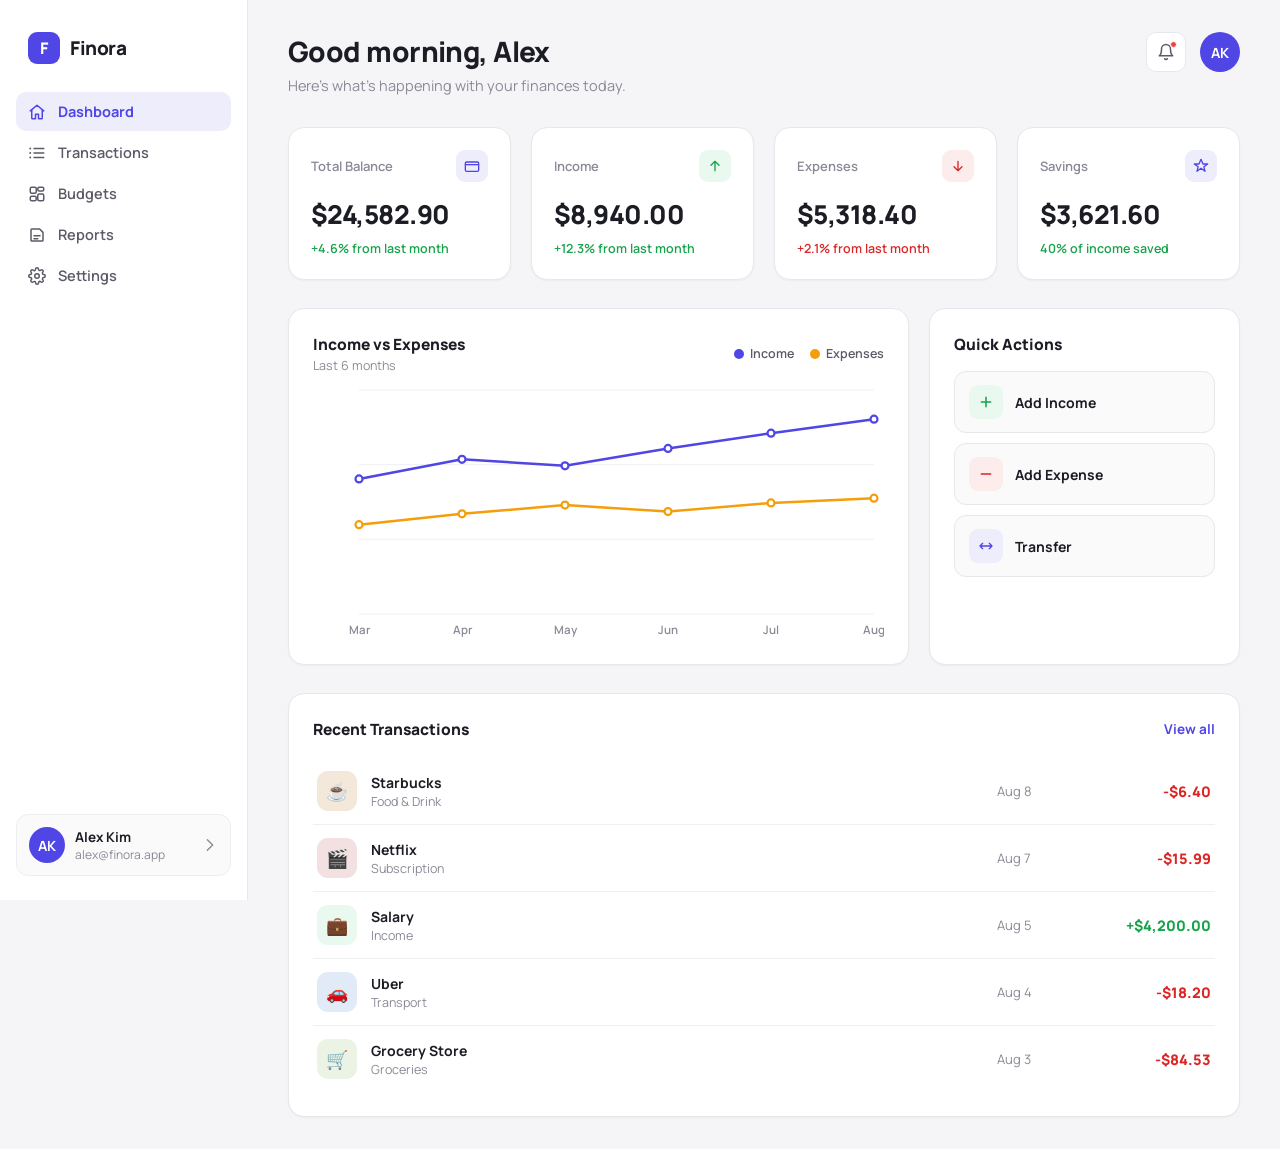
==== index.html @ 4c4f4fe9 "Initial Finora dashboard implementation" ====
<!DOCTYPE html>
<html lang="en">
<head>
<meta charset="utf-8">
<meta name="viewport" content="width=device-width, initial-scale=1">
<title>Finora — Dashboard</title>
<link rel="preconnect" href="https://fonts.googleapis.com">
<link href="https://fonts.googleapis.com/css2?family=Manrope:wght@400;500;600;700;800&display=swap" rel="stylesheet">
<link rel="stylesheet" href="styles.css">
</head>
<body>
<div class="app-shell">

  <aside class="sidebar">
    <div class="sidebar-brand">
      <div class="sidebar-brand-icon">F</div>
      <div class="sidebar-brand-name">Finora</div>
    </div>

    <nav class="sidebar-nav" aria-label="Primary">
      <a href="index.html" class="nav-link active">
        <svg class="nav-icon" width="18" height="18" viewBox="0 0 24 24" fill="none"><path d="M3 10.5L12 3l9 7.5" stroke="currentColor" stroke-width="2" stroke-linecap="round" stroke-linejoin="round"/><path d="M5 9.5V20a1 1 0 001 1h4v-6h4v6h4a1 1 0 001-1V9.5" stroke="currentColor" stroke-width="2" stroke-linecap="round" stroke-linejoin="round"/></svg>
        Dashboard
      </a>
      <a href="transactions.html" class="nav-link">
        <svg class="nav-icon" width="18" height="18" viewBox="0 0 24 24" fill="none"><path d="M8 6h13M8 12h13M8 18h13" stroke="currentColor" stroke-width="2" stroke-linecap="round"/><path d="M3 6h.01M3 12h.01M3 18h.01" stroke="currentColor" stroke-width="2.5" stroke-linecap="round"/></svg>
        Transactions
      </a>
      <a href="#" class="nav-link">
        <svg class="nav-icon" width="18" height="18" viewBox="0 0 24 24" fill="none"><rect x="3" y="3" width="8" height="8" rx="2" stroke="currentColor" stroke-width="2"/><rect x="13" y="3" width="8" height="5" rx="2" stroke="currentColor" stroke-width="2"/><rect x="13" y="12" width="8" height="9" rx="2" stroke="currentColor" stroke-width="2"/><rect x="3" y="15" width="8" height="6" rx="2" stroke="currentColor" stroke-width="2"/></svg>
        Budgets
      </a>
      <a href="#" class="nav-link">
        <svg class="nav-icon" width="18" height="18" viewBox="0 0 24 24" fill="none"><path d="M4 19V5a1 1 0 011-1h10.5L20 8.5V19a1 1 0 01-1 1H5a1 1 0 01-1-1z" stroke="currentColor" stroke-width="2" stroke-linejoin="round"/><path d="M8 13h8M8 17h5" stroke="currentColor" stroke-width="2" stroke-linecap="round"/></svg>
        Reports
      </a>
      <a href="#" class="nav-link">
        <svg class="nav-icon" width="18" height="18" viewBox="0 0 24 24" fill="none"><circle cx="12" cy="12" r="3" stroke="currentColor" stroke-width="2"/><path d="M19.4 15a1.65 1.65 0 00.33 1.82l.06.06a2 2 0 11-2.83 2.83l-.06-.06a1.65 1.65 0 00-1.82-.33 1.65 1.65 0 00-1 1.51V21a2 2 0 01-4 0v-.09a1.65 1.65 0 00-1-1.51 1.65 1.65 0 00-1.82.33l-.06.06a2 2 0 11-2.83-2.83l.06-.06a1.65 1.65 0 00.33-1.82 1.65 1.65 0 00-1.51-1H3a2 2 0 010-4h.09a1.65 1.65 0 001.51-1 1.65 1.65 0 00-.33-1.82l-.06-.06a2 2 0 112.83-2.83l.06.06a1.65 1.65 0 001.82.33H9a1.65 1.65 0 001-1.51V3a2 2 0 014 0v.09a1.65 1.65 0 001 1.51 1.65 1.65 0 001.82-.33l.06-.06a2 2 0 112.83 2.83l-.06.06a1.65 1.65 0 00-.33 1.82V9a1.65 1.65 0 001.51 1H21a2 2 0 010 4h-.09a1.65 1.65 0 00-1.51 1z" stroke="currentColor" stroke-width="2"/></svg>
        Settings
      </a>
    </nav>

    <div class="sidebar-profile">
      <div class="profile-avatar">AK</div>
      <div class="profile-info">
        <div class="profile-name">Alex Kim</div>
        <div class="profile-email">alex@finora.app</div>
      </div>
      <svg class="profile-chevron" width="16" height="16" viewBox="0 0 24 24" fill="none"><path d="M8 4l8 8-8 8" stroke="currentColor" stroke-width="2" stroke-linecap="round" stroke-linejoin="round"/></svg>
    </div>
  </aside>

  <main class="main-content">

    <header class="page-header">
      <div>
        <h1>Good morning, Alex</h1>
        <p>Here's what's happening with your finances today.</p>
      </div>
      <div class="page-header-actions">
        <button type="button" class="icon-button" aria-label="Notifications">
          <svg width="18" height="18" viewBox="0 0 24 24" fill="none"><path d="M18 8a6 6 0 10-12 0c0 7-3 9-3 9h18s-3-2-3-9" stroke="#5B5B68" stroke-width="2" stroke-linecap="round" stroke-linejoin="round"/><path d="M13.73 21a2 2 0 01-3.46 0" stroke="#5B5B68" stroke-width="2" stroke-linecap="round"/></svg>
          <span class="icon-button-dot"></span>
        </button>
        <button type="button" class="avatar-button" aria-label="Account">AK</button>
      </div>
    </header>

    <section class="summary-grid" aria-label="Account summary">
      <div class="summary-card">
        <div class="summary-card-top">
          <span class="summary-card-label">Total Balance</span>
          <div class="summary-card-icon icon-indigo"><svg width="16" height="16" viewBox="0 0 24 24" fill="none"><rect x="2" y="6" width="20" height="14" rx="2" stroke="#4F46E5" stroke-width="2"/><path d="M2 10h20" stroke="#4F46E5" stroke-width="2"/></svg></div>
        </div>
        <div class="summary-card-value">$24,582.90</div>
        <div class="summary-card-delta positive">+4.6% from last month</div>
      </div>
      <div class="summary-card">
        <div class="summary-card-top">
          <span class="summary-card-label">Income</span>
          <div class="summary-card-icon icon-green"><svg width="16" height="16" viewBox="0 0 24 24" fill="none"><path d="M12 19V5M6 11l6-6 6 6" stroke="#16A34A" stroke-width="2" stroke-linecap="round" stroke-linejoin="round"/></svg></div>
        </div>
        <div class="summary-card-value">$8,940.00</div>
        <div class="summary-card-delta positive">+12.3% from last month</div>
      </div>
      <div class="summary-card">
        <div class="summary-card-top">
          <span class="summary-card-label">Expenses</span>
          <div class="summary-card-icon icon-red"><svg width="16" height="16" viewBox="0 0 24 24" fill="none"><path d="M12 5v14M6 13l6 6 6-6" stroke="#DC2626" stroke-width="2" stroke-linecap="round" stroke-linejoin="round"/></svg></div>
        </div>
        <div class="summary-card-value">$5,318.40</div>
        <div class="summary-card-delta negative">+2.1% from last month</div>
      </div>
      <div class="summary-card">
        <div class="summary-card-top">
          <span class="summary-card-label">Savings</span>
          <div class="summary-card-icon icon-indigo"><svg width="16" height="16" viewBox="0 0 24 24" fill="none"><path d="M12 2l3 7h7l-5.6 4.2L18 20l-6-4.5L6 20l1.6-6.8L2 9h7z" stroke="#4F46E5" stroke-width="2" stroke-linejoin="round"/></svg></div>
        </div>
        <div class="summary-card-value">$3,621.60</div>
        <div class="summary-card-delta positive">40% of income saved</div>
      </div>
    </section>

    <section class="chart-grid">
      <div class="card chart-card">
        <div class="card-header">
          <div>
            <div class="card-title">Income vs Expenses</div>
            <div class="card-subtitle">Last 6 months</div>
          </div>
          <div class="chart-legend">
            <div class="legend-item"><span class="legend-dot income"></span>Income</div>
            <div class="legend-item"><span class="legend-dot expenses"></span>Expenses</div>
          </div>
        </div>
        <div id="incomeExpenseChart" class="chart-canvas"></div>
      </div>

      <div class="card quick-actions-card">
        <div class="card-title" style="margin-bottom:16px;">Quick Actions</div>
        <div class="quick-actions-list">
          <button type="button" class="quick-action-btn">
            <div class="quick-action-icon icon-green"><svg width="16" height="16" viewBox="0 0 24 24" fill="none"><path d="M12 5v14M5 12h14" stroke="#16A34A" stroke-width="2.3" stroke-linecap="round"/></svg></div>
            <span class="quick-action-label">Add Income</span>
          </button>
          <button type="button" class="quick-action-btn">
            <div class="quick-action-icon icon-red"><svg width="16" height="16" viewBox="0 0 24 24" fill="none"><path d="M5 12h14" stroke="#DC2626" stroke-width="2.3" stroke-linecap="round"/></svg></div>
            <span class="quick-action-label">Add Expense</span>
          </button>
          <button type="button" class="quick-action-btn">
            <div class="quick-action-icon icon-indigo"><svg width="16" height="16" viewBox="0 0 24 24" fill="none"><path d="M7 8l-4 4 4 4M17 16l4-4-4-4M3 12h18" stroke="#4F46E5" stroke-width="2" stroke-linecap="round" stroke-linejoin="round"/></svg></div>
            <span class="quick-action-label">Transfer</span>
          </button>
        </div>
      </div>
    </section>

    <section class="card">
      <div class="card-header">
        <div class="card-title">Recent Transactions</div>
        <a href="transactions.html" class="view-all-link">View all</a>
      </div>
      <ul id="recentTransactions" class="tx-list"></ul>
    </section>

  </main>
</div>

<script src="script.js" defer></script>
</body>
</html>
---- styles.css ----
:root {
  --color-bg: #F5F5F7;
  --color-surface: #FFFFFF;
  --color-border: #E7E7EC;
  --color-border-light: #F0F0F3;
  --color-border-lighter: #EEEEF2;
  --color-text: #1C1C24;
  --color-text-secondary: #8A8A96;
  --color-text-muted: #5B5B68;
  --color-placeholder: #A8A8B3;
  --color-primary: #4F46E5;
  --color-primary-hover: #4338CA;
  --color-primary-light: #EEEDFC;
  --color-success: #16A34A;
  --color-success-light: #E9F9EF;
  --color-danger: #DC2626;
  --color-danger-bright: #EF4444;
  --color-danger-light: #FDECEC;
  --color-warning: #F59E0B;
  --color-warning-light: #FDF3D9;
  --color-warning-text: #B45309;
  --color-scrollbar: #D8D8E0;
  --color-input-bg: #FAFAFB;
  --card-shadow: 0 1px 2px rgba(16, 16, 40, 0.04);
  --toolbar-shadow: 0 1px 2px rgba(16, 16, 40, 0.03);
}

* {
  box-sizing: border-box;
}

body {
  margin: 0;
  background: var(--color-bg);
  font-family: 'Manrope', sans-serif;
  color: var(--color-text);
}

a {
  color: var(--color-primary);
  text-decoration: none;
}
a:hover {
  color: var(--color-primary-hover);
}

::-webkit-scrollbar {
  width: 8px;
  height: 8px;
}
::-webkit-scrollbar-thumb {
  background: var(--color-scrollbar);
  border-radius: 8px;
}

input::placeholder {
  color: var(--color-placeholder);
}

button,
input,
select {
  font-family: inherit;
}

/* Layout */
.app-shell {
  display: flex;
  min-height: 100vh;
  background: var(--color-bg);
}

.sidebar {
  width: 248px;
  flex-shrink: 0;
  background: var(--color-surface);
  border-right: 1px solid var(--color-border);
  display: flex;
  flex-direction: column;
  padding: 24px 16px;
  position: sticky;
  top: 0;
  height: 100vh;
}

.sidebar-brand {
  display: flex;
  align-items: center;
  gap: 10px;
  padding: 8px 12px 28px 12px;
}

.sidebar-brand-icon {
  width: 32px;
  height: 32px;
  border-radius: 9px;
  background: var(--color-primary);
  display: flex;
  align-items: center;
  justify-content: center;
  color: #fff;
  font-weight: 800;
  font-size: 16px;
}

.sidebar-brand-name {
  font-size: 19px;
  font-weight: 800;
  letter-spacing: -0.02em;
  color: var(--color-text);
}

.sidebar-nav {
  display: flex;
  flex-direction: column;
  gap: 2px;
}

.nav-link {
  display: flex;
  align-items: center;
  gap: 12px;
  padding: 10px 12px;
  border-radius: 10px;
  color: var(--color-text-muted);
  font-weight: 600;
  font-size: 14.5px;
}
.nav-link:hover {
  color: var(--color-text-muted);
}
.nav-link.active {
  background: var(--color-primary-light);
  color: var(--color-primary);
  font-weight: 700;
}
.nav-link.active:hover {
  color: var(--color-primary);
}

.nav-icon {
  flex-shrink: 0;
}

.sidebar-profile {
  margin-top: auto;
  display: flex;
  align-items: center;
  gap: 10px;
  padding: 12px;
  border-radius: 12px;
  background: var(--color-input-bg);
  border: 1px solid var(--color-border-lighter);
}

.profile-avatar {
  width: 36px;
  height: 36px;
  border-radius: 50%;
  background: var(--color-primary);
  color: #fff;
  display: flex;
  align-items: center;
  justify-content: center;
  font-weight: 700;
  font-size: 14px;
  flex-shrink: 0;
}

.profile-info {
  flex: 1;
  min-width: 0;
}

.profile-name {
  font-size: 13.5px;
  font-weight: 700;
  color: var(--color-text);
  white-space: nowrap;
  overflow: hidden;
  text-overflow: ellipsis;
}

.profile-email {
  font-size: 12px;
  color: var(--color-text-secondary);
  white-space: nowrap;
  overflow: hidden;
  text-overflow: ellipsis;
}

.profile-chevron {
  flex-shrink: 0;
  color: var(--color-text-secondary);
}

.main-content {
  flex: 1;
  min-width: 0;
  padding: 32px 40px;
  max-width: 1280px;
}

/* Page header */
.page-header {
  display: flex;
  align-items: flex-start;
  justify-content: space-between;
  margin-bottom: 32px;
  gap: 24px;
  flex-wrap: wrap;
}

.page-header h1 {
  margin: 0;
  font-size: 28px;
  font-weight: 800;
  letter-spacing: -0.02em;
  color: var(--color-text);
}

.page-header p {
  margin: 6px 0 0 0;
  font-size: 14.5px;
  color: var(--color-text-secondary);
}

.page-header-actions {
  display: flex;
  align-items: center;
  gap: 14px;
}

.icon-button {
  width: 40px;
  height: 40px;
  border-radius: 10px;
  border: 1px solid var(--color-border);
  background: var(--color-surface);
  display: flex;
  align-items: center;
  justify-content: center;
  cursor: pointer;
  position: relative;
  padding: 0;
}

.icon-button-dot {
  position: absolute;
  top: 8px;
  right: 8px;
  width: 7px;
  height: 7px;
  border-radius: 50%;
  background: var(--color-danger-bright);
  border: 1.5px solid #fff;
}

.avatar-button {
  width: 40px;
  height: 40px;
  border-radius: 50%;
  background: var(--color-primary);
  color: #fff;
  display: flex;
  align-items: center;
  justify-content: center;
  font-weight: 700;
  font-size: 14px;
  cursor: pointer;
  border: none;
  padding: 0;
}

/* Buttons */
.btn-primary {
  display: flex;
  align-items: center;
  gap: 8px;
  padding: 11px 18px;
  border-radius: 11px;
  border: none;
  background: var(--color-primary);
  color: #fff;
  font-weight: 700;
  font-size: 14px;
  cursor: pointer;
}
.btn-primary:hover {
  background: var(--color-primary-hover);
}

.btn-secondary {
  padding: 11px 24px;
  border-radius: 11px;
  border: 1px solid var(--color-border);
  background: var(--color-surface);
  color: var(--color-text);
  font-weight: 700;
  font-size: 14px;
  cursor: pointer;
}

/* Cards */
.card {
  background: var(--color-surface);
  border: 1px solid var(--color-border);
  border-radius: 16px;
  padding: 24px;
  box-shadow: var(--card-shadow);
}

.card-header {
  display: flex;
  align-items: center;
  justify-content: space-between;
  margin-bottom: 18px;
}

.card-title {
  font-size: 15.5px;
  font-weight: 800;
  color: var(--color-text);
}

.card-subtitle {
  font-size: 12.5px;
  color: var(--color-text-secondary);
  margin-top: 2px;
}

/* Summary cards */
.summary-grid {
  display: grid;
  grid-template-columns: repeat(4, 1fr);
  gap: 20px;
  margin-bottom: 28px;
}

.summary-card {
  background: var(--color-surface);
  border: 1px solid var(--color-border);
  border-radius: 16px;
  padding: 22px;
  box-shadow: var(--card-shadow);
}

.summary-card-top {
  display: flex;
  align-items: center;
  justify-content: space-between;
  margin-bottom: 14px;
}

.summary-card-label {
  font-size: 13px;
  font-weight: 600;
  color: var(--color-text-secondary);
}

.summary-card-icon {
  width: 32px;
  height: 32px;
  border-radius: 9px;
  display: flex;
  align-items: center;
  justify-content: center;
}
.summary-card-icon.icon-indigo {
  background: var(--color-primary-light);
}
.summary-card-icon.icon-green {
  background: var(--color-success-light);
}
.summary-card-icon.icon-red {
  background: var(--color-danger-light);
}

.summary-card-value {
  font-size: 26px;
  font-weight: 800;
  color: var(--color-text);
  letter-spacing: -0.02em;
}

.summary-card-delta {
  margin-top: 8px;
  font-size: 12.5px;
  font-weight: 600;
}
.summary-card-delta.positive {
  color: var(--color-success);
}
.summary-card-delta.negative {
  color: var(--color-danger);
}

/* Chart + quick actions */
.chart-grid {
  display: grid;
  grid-template-columns: 2fr 1fr;
  gap: 20px;
  margin-bottom: 28px;
  align-items: stretch;
}

.chart-card .card-header {
  margin-bottom: 6px;
}

.chart-legend {
  display: flex;
  gap: 16px;
}

.legend-item {
  display: flex;
  align-items: center;
  gap: 6px;
  font-size: 12.5px;
  font-weight: 600;
  color: var(--color-text-muted);
}

.legend-dot {
  width: 10px;
  height: 10px;
  border-radius: 50%;
}
.legend-dot.income {
  background: var(--color-primary);
}
.legend-dot.expenses {
  background: var(--color-warning);
}

.chart-canvas {
  width: 100%;
  height: 260px;
}

.quick-actions-card {
  display: flex;
  flex-direction: column;
}

.quick-actions-list {
  display: flex;
  flex-direction: column;
  gap: 10px;
}

.quick-action-btn {
  width: 100%;
  display: flex;
  align-items: center;
  gap: 12px;
  padding: 13px 14px;
  border-radius: 12px;
  border: 1px solid var(--color-border);
  background: var(--color-input-bg);
  cursor: pointer;
  text-align: left;
  font-family: inherit;
}

.quick-action-icon {
  width: 34px;
  height: 34px;
  border-radius: 9px;
  display: flex;
  align-items: center;
  justify-content: center;
  flex-shrink: 0;
}
.quick-action-icon.icon-green {
  background: var(--color-success-light);
}
.quick-action-icon.icon-red {
  background: var(--color-danger-light);
}
.quick-action-icon.icon-indigo {
  background: var(--color-primary-light);
}

.quick-action-label {
  font-size: 14px;
  font-weight: 700;
  color: var(--color-text);
}

/* Recent transactions (dashboard) */
.view-all-link {
  font-size: 13.5px;
  font-weight: 700;
}

.tx-list {
  list-style: none;
  margin: 0;
  padding: 0;
  display: flex;
  flex-direction: column;
}

.tx-row {
  display: flex;
  align-items: center;
  gap: 14px;
  padding: 13px 4px;
  border-bottom: 1px solid var(--color-border-light);
}
.tx-row:last-child {
  border-bottom: none;
}

.tx-icon {
  width: 40px;
  height: 40px;
  border-radius: 11px;
  display: flex;
  align-items: center;
  justify-content: center;
  flex-shrink: 0;
  font-size: 18px;
}

.tx-info {
  flex: 1;
  min-width: 0;
}

.tx-name {
  font-size: 14px;
  font-weight: 700;
  color: var(--color-text);
}

.tx-category {
  font-size: 12.5px;
  color: var(--color-text-secondary);
  margin-top: 1px;
}

.tx-date {
  font-size: 13px;
  color: var(--color-text-secondary);
  width: 90px;
  flex-shrink: 0;
}

.tx-amount {
  font-size: 14.5px;
  font-weight: 800;
  width: 110px;
  text-align: right;
  flex-shrink: 0;
}
.tx-amount.positive {
  color: var(--color-success);
}
.tx-amount.negative {
  color: var(--color-danger);
}

/* Transactions page toolbar */
.toolbar {
  display: flex;
  align-items: center;
  gap: 14px;
  margin-bottom: 20px;
  flex-wrap: wrap;
  background: var(--color-surface);
  border: 1px solid var(--color-border);
  border-radius: 14px;
  padding: 12px 16px;
  box-shadow: var(--toolbar-shadow);
}

.search-box {
  position: relative;
  flex: 1;
  min-width: 220px;
  max-width: 320px;
}

.search-icon {
  position: absolute;
  left: 13px;
  top: 50%;
  transform: translateY(-50%);
  pointer-events: none;
}

.search-input {
  width: 100%;
  height: 40px;
  padding: 0 14px 0 38px;
  border-radius: 10px;
  border: 1px solid var(--color-border);
  background: var(--color-input-bg);
  font-size: 14px;
  outline: none;
  color: var(--color-text);
  transition: border-color 0.15s, background 0.15s;
}

.toolbar-divider {
  width: 1px;
  align-self: stretch;
  background: var(--color-border-lighter);
}

.tabs {
  display: flex;
  gap: 4px;
  background: var(--color-border-light);
  padding: 4px;
  border-radius: 10px;
  height: 40px;
  box-sizing: border-box;
}

.tab-btn {
  padding: 0 16px;
  border-radius: 7px;
  border: none;
  font-size: 13.5px;
  font-weight: 700;
  cursor: pointer;
  background: transparent;
  color: var(--color-text-secondary);
  transition: background 0.15s, color 0.15s;
}
.tab-btn.active {
  background: #fff;
  color: var(--color-text);
  box-shadow: 0 1px 2px rgba(16, 16, 40, 0.08);
}

.filter-group {
  display: flex;
  align-items: center;
  gap: 6px;
  height: 40px;
  padding: 0 14px;
  border-radius: 10px;
  border: 1px solid var(--color-border);
  background: var(--color-surface);
}

.filter-select {
  border: none;
  background: transparent;
  font-size: 13.5px;
  font-weight: 600;
  color: var(--color-text-muted);
  outline: none;
  cursor: pointer;
  appearance: none;
}

.clear-filters-btn {
  margin-left: auto;
  border: none;
  background: transparent;
  color: var(--color-primary);
  font-size: 13px;
  font-weight: 700;
  cursor: pointer;
  padding: 8px 4px;
}
.clear-filters-btn[hidden] {
  display: none;
}

/* Transactions table */
.table-card {
  background: var(--color-surface);
  border: 1px solid var(--color-border);
  border-radius: 16px;
  box-shadow: var(--card-shadow);
  overflow: hidden;
}

.table-scroll {
  overflow-x: auto;
}

.tx-table {
  width: 100%;
  min-width: 720px;
  border-collapse: collapse;
  table-layout: fixed;
}

.tx-table thead {
  background: var(--color-input-bg);
}

.tx-table th {
  text-align: left;
  padding: 14px 22px;
  border-bottom: 1px solid var(--color-border);
  font-size: 12px;
  font-weight: 700;
  color: var(--color-text-secondary);
  text-transform: uppercase;
  letter-spacing: 0.03em;
}
.tx-table th.align-right {
  text-align: right;
}
.tx-table th.align-center {
  text-align: center;
}

.tx-table td {
  padding: 14px 22px;
  border-bottom: 1px solid var(--color-border-light);
  vertical-align: middle;
  font-size: 13px;
  color: var(--color-text-muted);
  font-weight: 600;
}
.tx-table tbody tr:last-child td {
  border-bottom: none;
}

.col-tx {
  width: 28%;
}
.col-category {
  width: 16%;
}
.col-date {
  width: 12%;
}
.col-method {
  width: 16%;
}
.col-amount {
  width: 12%;
}
.col-status {
  width: 11%;
  text-align: center;
}

.cell-tx {
  display: flex;
  align-items: center;
  gap: 12px;
  min-width: 0;
}

.cell-tx-icon {
  width: 38px;
  height: 38px;
  border-radius: 10px;
  display: flex;
  align-items: center;
  justify-content: center;
  flex-shrink: 0;
  font-size: 17px;
}

.cell-tx-name {
  font-size: 14px;
  font-weight: 700;
  color: var(--color-text);
  white-space: nowrap;
  overflow: hidden;
  text-overflow: ellipsis;
}

.cell-date {
  color: var(--color-text-secondary);
}

.cell-amount {
  font-size: 14px;
  font-weight: 800;
  text-align: right;
}
.cell-amount.positive {
  color: var(--color-success);
}
.cell-amount.negative {
  color: var(--color-danger);
}

.status-badge {
  display: inline-block;
  font-size: 11.5px;
  font-weight: 700;
  padding: 4px 11px;
  border-radius: 100px;
}
.status-badge.status-completed {
  background: var(--color-success-light);
  color: var(--color-success);
}
.status-badge.status-pending {
  background: var(--color-warning-light);
  color: var(--color-warning-text);
}
.status-badge.status-failed {
  background: var(--color-danger-light);
  color: var(--color-danger);
}

.empty-state {
  padding: 48px 22px;
  text-align: center;
  color: var(--color-text-secondary);
  font-size: 14px;
}
.empty-state[hidden] {
  display: none;
}

.load-more-wrap {
  display: flex;
  justify-content: center;
  margin-top: 22px;
}
.load-more-wrap[hidden] {
  display: none;
}

/* Responsive */
@media (max-width: 1180px) {
  .summary-grid {
    grid-template-columns: repeat(2, 1fr);
  }
  .chart-grid {
    grid-template-columns: 1fr;
  }
}

@media (max-width: 860px) {
  .app-shell {
    flex-direction: column;
  }
  .sidebar {
    width: 100%;
    height: auto;
    position: relative;
    flex-direction: row;
    align-items: center;
    padding: 14px 20px;
  }
  .sidebar-nav {
    display: none;
  }
  .sidebar-profile {
    margin-top: 0;
    margin-left: auto;
  }
  .main-content {
    padding: 24px;
  }
}

@media (max-width: 560px) {
  .summary-grid {
    grid-template-columns: 1fr;
  }
}
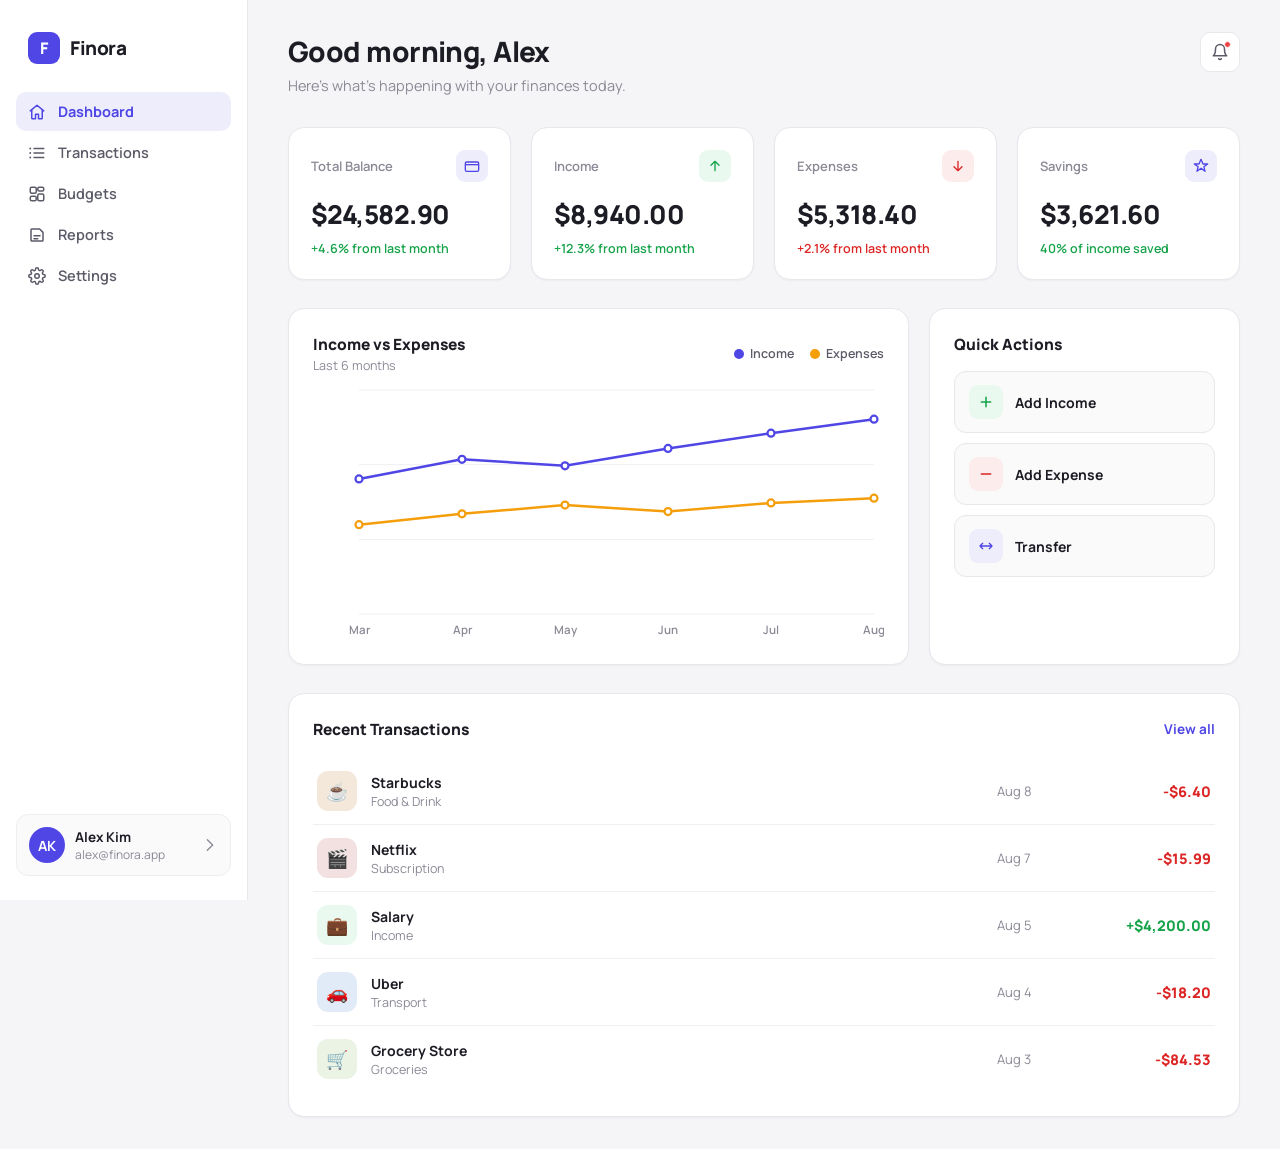
==== commit 950bbf05: "Improve mobile drawer profile styling" ====
--- a/index.html
+++ b/index.html
@@ -17,7 +17,22 @@
       <div class="sidebar-brand-name">Finora</div>
     </div>
 
-    <nav class="sidebar-nav" aria-label="Primary">
+    <div class="sidebar-mobile-actions">
+      <button type="button" class="icon-button" aria-label="Notifications">
+        <svg width="18" height="18" viewBox="0 0 24 24" fill="none"><path d="M18 8a6 6 0 10-12 0c0 7-3 9-3 9h18s-3-2-3-9" stroke="#5B5B68" stroke-width="2" stroke-linecap="round" stroke-linejoin="round"/><path d="M13.73 21a2 2 0 01-3.46 0" stroke="#5B5B68" stroke-width="2" stroke-linecap="round"/></svg>
+        <span class="icon-button-dot"></span>
+      </button>
+      <button type="button" class="menu-toggle" id="menuToggle" aria-label="Open menu" aria-expanded="false" aria-controls="sidebarNav">
+        <svg width="20" height="20" viewBox="0 0 24 24" fill="none"><path d="M4 6h16M4 12h16M4 18h16" stroke="#5B5B68" stroke-width="2" stroke-linecap="round"/></svg>
+      </button>
+    </div>
+
+    <nav class="sidebar-nav" id="sidebarNav" aria-label="Primary">
+      <div class="drawer-profile">
+        <div class="profile-avatar">AK</div>
+        <div class="profile-name">Alex Kim</div>
+        <div class="profile-email">alex@finora.app</div>
+      </div>
       <a href="index.html" class="nav-link active">
         <svg class="nav-icon" width="18" height="18" viewBox="0 0 24 24" fill="none"><path d="M3 10.5L12 3l9 7.5" stroke="currentColor" stroke-width="2" stroke-linecap="round" stroke-linejoin="round"/><path d="M5 9.5V20a1 1 0 001 1h4v-6h4v6h4a1 1 0 001-1V9.5" stroke="currentColor" stroke-width="2" stroke-linecap="round" stroke-linejoin="round"/></svg>
         Dashboard
@@ -50,6 +65,8 @@
     </div>
   </aside>
 
+  <div class="sidebar-overlay" id="sidebarOverlay"></div>
+
   <main class="main-content">
 
     <header class="page-header">
@@ -62,7 +79,7 @@
           <svg width="18" height="18" viewBox="0 0 24 24" fill="none"><path d="M18 8a6 6 0 10-12 0c0 7-3 9-3 9h18s-3-2-3-9" stroke="#5B5B68" stroke-width="2" stroke-linecap="round" stroke-linejoin="round"/><path d="M13.73 21a2 2 0 01-3.46 0" stroke="#5B5B68" stroke-width="2" stroke-linecap="round"/></svg>
           <span class="icon-button-dot"></span>
         </button>
-        <button type="button" class="avatar-button" aria-label="Account">AK</button>
+        <!-- <button type="button" class="avatar-button" aria-label="Account">AK</button> -->
       </div>
     </header>
 
--- a/styles.css
+++ b/styles.css
@@ -57,6 +57,10 @@
   color: var(--color-placeholder);
 }
 
+body.nav-open {
+  overflow: hidden;
+}
+
 button,
 input,
 select {
@@ -81,6 +85,32 @@
   position: sticky;
   top: 0;
   height: 100vh;
+}
+
+.menu-toggle {
+  display: none;
+  width: 40px;
+  height: 40px;
+  border-radius: 10px;
+  border: 1px solid var(--color-border);
+  background: var(--color-surface);
+  align-items: center;
+  justify-content: center;
+  cursor: pointer;
+  padding: 0;
+  flex-shrink: 0;
+}
+
+.sidebar-overlay {
+  display: none;
+}
+
+.sidebar-mobile-actions {
+  display: none;
+}
+
+.drawer-profile {
+  display: none;
 }
 
 .sidebar-brand {
@@ -199,6 +229,7 @@
   min-width: 0;
   padding: 32px 40px;
   max-width: 1280px;
+  margin: 0 auto;
 }
 
 /* Page header */
@@ -534,12 +565,18 @@
   font-size: 14px;
   font-weight: 700;
   color: var(--color-text);
+  white-space: nowrap;
+  overflow: hidden;
+  text-overflow: ellipsis;
 }
 
 .tx-category {
   font-size: 12.5px;
   color: var(--color-text-secondary);
   margin-top: 1px;
+  white-space: nowrap;
+  overflow: hidden;
+  text-overflow: ellipsis;
 }
 
 .tx-date {
@@ -839,6 +876,38 @@
   }
 }
 
+/* Transactions table: fits without scrolling at tablet/small-desktop widths
+   by dropping the lower-priority Payment Method column. */
+@media (max-width: 1024px) {
+  .toolbar-divider {
+    display: none;
+  }
+
+  .tx-table {
+    min-width: 600px;
+  }
+
+  .col-method {
+    display: none;
+  }
+
+  .col-tx {
+    width: 34%;
+  }
+  .col-category {
+    width: 20%;
+  }
+  .col-date {
+    width: 15%;
+  }
+  .col-amount {
+    width: 16%;
+  }
+  .col-status {
+    width: 15%;
+  }
+}
+
 @media (max-width: 860px) {
   .app-shell {
     flex-direction: column;
@@ -849,17 +918,99 @@
     position: relative;
     flex-direction: row;
     align-items: center;
+    gap: 12px;
     padding: 14px 20px;
   }
+  .sidebar-mobile-actions {
+    display: flex;
+    align-items: center;
+    gap: 8px;
+    margin-left: auto;
+  }
+  .menu-toggle {
+    display: flex;
+  }
   .sidebar-nav {
+    position: fixed;
+    top: 0;
+    right: 0;
+    bottom: 0;
+    width: 248px;
+    max-width: 82vw;
+    background: var(--color-surface);
+    padding: 24px 16px;
+    box-shadow: -4px 0 24px rgba(16, 16, 40, 0.14);
+    transform: translateX(100%);
+    transition: transform 0.25s ease;
+    z-index: 1001;
+    overflow-y: auto;
+  }
+  .sidebar-nav.open {
+    transform: translateX(0);
+  }
+  .sidebar-overlay {
+    display: block;
+    position: fixed;
+    inset: 0;
+    background: rgba(16, 16, 40, 0.4);
+    opacity: 0;
+    pointer-events: none;
+    transition: opacity 0.25s ease;
+    z-index: 1000;
+  }
+  .sidebar-overlay.open {
+    opacity: 1;
+    pointer-events: auto;
+  }
+  .drawer-profile {
+  display: flex;
+  flex-direction: column;
+  align-items: center;
+  text-align: center;
+  gap: 6px;
+
+  padding: 16px;
+  margin-bottom: 16px;
+
+  background: #f7f8fb;
+  border-radius: 12px;
+
+  border-bottom: none;
+}
+  .sidebar-profile {
     display: none;
   }
-  .sidebar-profile {
-    margin-top: 0;
-    margin-left: auto;
+  .page-header-actions .icon-button {
+    display: none;
   }
   .main-content {
     padding: 24px;
+    margin: 0;
+  }
+}
+
+/* Transactions toolbar: stack into clean full-width rows instead of
+   relying on unpredictable flex-wrap ordering. */
+@media (max-width: 600px) {
+  .toolbar {
+    flex-direction: column;
+    align-items: stretch;
+  }
+  .search-box {
+    max-width: none;
+  }
+  .tabs {
+    width: 100%;
+  }
+  .tab-btn {
+    flex: 1;
+  }
+  .filter-group {
+    width: 100%;
+  }
+  .clear-filters-btn {
+    margin-left: 0;
+    align-self: flex-end;
   }
 }
 
@@ -868,3 +1019,35 @@
     grid-template-columns: 1fr;
   }
 }
+
+@media (max-width: 480px) {
+  .page-header h1 {
+    font-size: 22px;
+  }
+
+  .chart-card .card-header {
+    flex-wrap: wrap;
+    row-gap: 10px;
+  }
+  .chart-card .chart-legend {
+    width: 100%;
+  }
+
+  .tx-row {
+    gap: 6px;
+  }
+  .tx-icon {
+    width: 30px;
+    height: 30px;
+    font-size: 15px;
+    border-radius: 8px;
+  }
+  .tx-date {
+    width: 42px;
+    font-size: 11px;
+  }
+  .tx-amount {
+    width: 88px;
+    font-size: 12.5px;
+  }
+}
